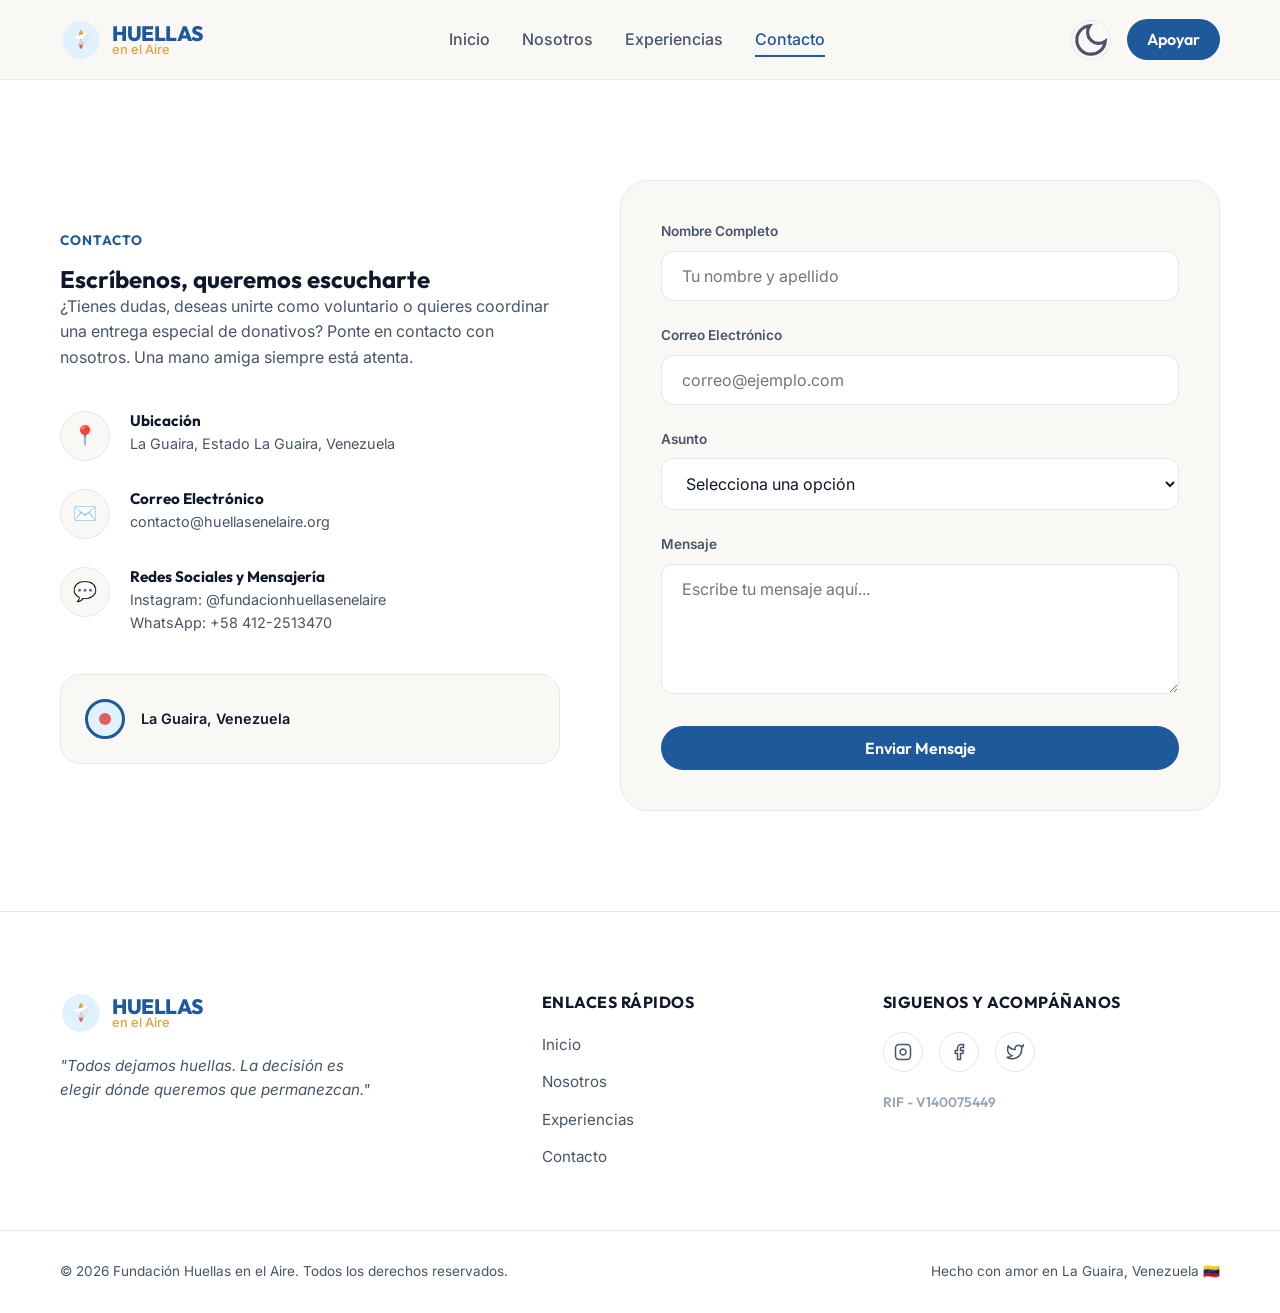
==== contacto.html @ d6e454d5 "Reestructuracion multipagina y adicion de galeria de Experiencias" ====
<!DOCTYPE html>
<html lang="es" data-theme="light">
<head>
  <meta charset="UTF-8">
  <meta name="viewport" content="width=device-width, initial-scale=1.0">
  <title>Contacto | Fundación Huellas en el Aire</title>
  
  <!-- Google Fonts -->
  <link rel="preconnect" href="https://fonts.googleapis.com">
  <link rel="preconnect" href="https://fonts.gstatic.com" crossorigin>
  <link href="https://fonts.googleapis.com/css2?family=Inter:wght@300;400;500;600&family=Outfit:wght@300;400;500;600;700;800&display=swap" rel="stylesheet">
  
  <!-- Estilos del Proyecto -->
  <link rel="stylesheet" href="index.css">
  
  <!-- Script de Inicialización de Tema -->
  <meta name="color-scheme" content="light dark">
  <script>
    (function() {
      const savedTheme = localStorage.getItem("theme");
      const systemPrefersDark = window.matchMedia("(prefers-color-scheme: dark)").matches;
      const theme = savedTheme || (systemPrefersDark ? "dark" : "light");
      document.documentElement.setAttribute("data-theme", theme);
    })();
  </script>
  
  <script src="index.js" defer></script>
</head>
<body>

  <!-- Barra de Navegación -->
  <header class="header">
    <div class="container header-container">
      <a href="index.html" class="logo-wrapper" aria-label="Volver al Inicio">
        <img src="logo.png" alt="Logo" class="logo-img" onerror="this.style.display='none'; this.nextElementSibling.style.display='flex';">
        <div class="logo-svg-fallback">
          <svg class="logo-svg-icon" viewBox="0 0 100 100" fill="none" xmlns="http://www.w3.org/2000/svg">
            <circle cx="50" cy="50" r="45" fill="var(--color-sky-light)" />
            <path d="M50 25 C50 25, 62 38, 50 52 C38 38, 50 25, 50 25 Z" fill="var(--color-accent-amber)" />
            <path d="M50 52 C50 52, 60 62, 50 72 C40 62, 50 52, 50 52 Z" fill="var(--color-accent-coral)" />
            <path d="M25 45 L75 30 L60 60 L50 48 L25 45 Z" fill="var(--color-text-primary)" opacity="0.15" />
            <path d="M25 45 L75 30 L50 48 L25 45 Z" fill="white" />
            <path d="M75 30 L60 60 L50 48 L75 30 Z" fill="#E2E8F0" />
            <path d="M50 48 L42 62 L60 60 L50 48 Z" fill="#CBD5E1" />
          </svg>
          <div class="logo-text">
            <span class="logo-title">HUELLAS</span>
            <span class="logo-subtitle">en el Aire</span>
          </div>
        </div>
      </a>

      <nav class="nav-desktop" aria-label="Navegación principal">
        <ul class="nav-list">
          <li><a href="index.html" class="nav-link">Inicio</a></li>
          <li><a href="nosotros.html" class="nav-link">Nosotros</a></li>
          <li><a href="experiencias.html" class="nav-link">Experiencias</a></li>
          <li><a href="contacto.html" class="nav-link active">Contacto</a></li>
        </ul>
      </nav>

      <div class="nav-actions">
        <button id="theme-toggle" class="theme-toggle-btn" aria-label="Cambiar tema">
          <svg class="sun-icon" viewBox="0 0 24 24" fill="none" stroke="currentColor" stroke-width="2">
            <circle cx="12" cy="12" r="5"></circle>
            <line x1="12" y1="1" x2="12" y2="3"></line>
            <line x1="12" y1="21" x2="12" y2="23"></line>
            <line x1="4.22" y1="4.22" x2="5.64" y2="5.64"></line>
            <line x1="18.36" y1="18.36" x2="19.78" y2="19.78"></line>
            <line x1="1" y1="12" x2="3" y2="12"></line>
            <line x1="21" y1="12" x2="23" y2="12"></line>
            <line x1="4.22" y1="19.78" x2="5.64" y2="18.36"></line>
            <line x1="18.36" y1="5.64" x2="19.78" y2="4.22"></line>
          </svg>
          <svg class="moon-icon" viewBox="0 0 24 24" fill="none" stroke="currentColor" stroke-width="2">
            <path d="M21 12.79A9 9 0 1 1 11.21 3 7 7 0 0 0 21 12.79z"></path>
          </svg>
        </button>
        <a href="experiencias.html#donar" class="btn btn-primary btn-cta-nav">Apoyar</a>
        <button id="menu-toggle" class="menu-toggle-btn" aria-expanded="false" aria-controls="mobile-menu" aria-label="Abrir menú">
          <span class="hamburger-bar"></span>
          <span class="hamburger-bar"></span>
          <span class="hamburger-bar"></span>
        </button>
      </div>
    </div>
  </header>

  <!-- Menú Móvil -->
  <div id="mobile-menu" class="mobile-menu-drawer" aria-hidden="true">
    <div class="mobile-menu-content">
      <nav aria-label="Navegación móvil">
        <ul class="mobile-nav-list">
          <li><a href="index.html" class="mobile-nav-link">Inicio</a></li>
          <li><a href="nosotros.html" class="mobile-nav-link">Nosotros</a></li>
          <li><a href="experiencias.html" class="mobile-nav-link">Experiencias</a></li>
          <li><a href="contacto.html" class="mobile-nav-link">Contacto</a></li>
        </ul>
      </nav>
      <div class="mobile-menu-footer">
        <a href="experiencias.html#donar" class="btn btn-primary btn-full">Donar Ahora</a>
      </div>
    </div>
  </div>

  <main style="padding-top: var(--header-height);">
    <!-- Sección Contacto -->
    <section class="section section-contacto">
      <div class="container">
        <div class="contacto-grid">
          
          <!-- Información y Redes -->
          <div class="contacto-info scroll-reveal">
            <span class="section-tag">Contacto</span>
            <h1>Escríbenos, queremos escucharte</h1>
            <p>
              ¿Tienes dudas, deseas unirte como voluntario o quieres coordinar una entrega especial de donativos? Ponte en contacto con nosotros. Una mano amiga siempre está atenta.
            </p>

            <div class="contact-details">
              <div class="contact-detail-row">
                <div class="contact-icon-bubble">📍</div>
                <div>
                  <h4>Ubicación</h4>
                  <p>La Guaira, Estado La Guaira, Venezuela</p>
                </div>
              </div>
              
              <div class="contact-detail-row">
                <div class="contact-icon-bubble">✉️</div>
                <div>
                  <h4>Correo Electrónico</h4>
                  <p>contacto@huellasenelaire.org</p>
                </div>
              </div>

              <div class="contact-detail-row">
                <div class="contact-icon-bubble">💬</div>
                <div>
                  <h4>Redes Sociales y Mensajería</h4>
                  <p>Instagram: @fundacionhuellasenelaire</p>
                  <p>WhatsApp: +58 412-2513470</p>
                </div>
              </div>
            </div>
            
            <div class="contact-map-sim">
              <div class="map-circle"></div>
              <span>La Guaira, Venezuela</span>
            </div>
          </div>

          <!-- Formulario de Contacto (Conexión a FormSubmit para envío real) -->
          <div class="contacto-form-wrapper scroll-reveal">
            <!-- NOTA: Cambia jirmarjose@gmail.com al correo que prefieras en producción -->
            <form id="contact-form" action="https://formsubmit.co/jirmarjose@gmail.com" method="POST" class="contact-form" novalidate>
              
              <!-- Configuraciones opcionales para FormSubmit -->
              <input type="hidden" name="_next" value="https://jirmarp.github.io/Fundacion_huellas_en_el_aire/contacto.html">
              <input type="hidden" name="_subject" value="Nuevo mensaje desde la Web de Huellas en el Aire!">
              <input type="hidden" name="_captcha" value="false">

              <div class="form-group">
                <label for="form-name">Nombre Completo</label>
                <input type="text" id="form-name" name="name" class="form-input" required placeholder="Tu nombre y apellido">
                <span class="form-error">Por favor, ingresa tu nombre.</span>
              </div>

              <div class="form-group">
                <label for="form-email">Correo Electrónico</label>
                <input type="email" id="form-email" name="email" class="form-input" required placeholder="correo@ejemplo.com">
                <span class="form-error">Por favor, ingresa un correo electrónico válido.</span>
              </div>

              <div class="form-group">
                <label for="form-subject">Asunto</label>
                <select id="form-subject" name="subject" class="form-input" required>
                  <option value="" disabled selected>Selecciona una opción</option>
                  <option value="Coordinar donación">Quiero coordinar una donación</option>
                  <option value="Deseo ser voluntario">Deseo ser voluntario</option>
                  <option value="Información general">Solicitud de información general</option>
                  <option value="Otro asunto">Otro asunto</option>
                </select>
                <span class="form-error">Por favor, selecciona un asunto.</span>
              </div>

              <div class="form-group">
                <label for="form-message">Mensaje</label>
                <textarea id="form-message" name="message" class="form-input form-textarea" required placeholder="Escribe tu mensaje aquí..." rows="5"></textarea>
                <span class="form-error">Por favor, escribe un mensaje.</span>
              </div>

              <button type="submit" class="btn btn-primary btn-full btn-submit">
                <span class="btn-text">Enviar Mensaje</span>
                <span class="spinner" style="display: none;"></span>
              </button>
            </form>
            
            <!-- Mensaje de éxito post envío -->
            <div id="contact-success" class="contact-success-state" style="display: none;">
              <div class="success-icon">✉️✨</div>
              <h3>¡Mensaje enviado con éxito!</h3>
              <p>Gracias por dejar tu huella. Tu mensaje ha sido redirigido a nuestra bandeja. Te responderemos lo más pronto posible.</p>
              <button id="btn-reset-form" class="btn btn-secondary">Enviar otro mensaje</button>
            </div>
          </div>

        </div>
      </div>
    </section>
  </main>

  <!-- Pie de Página -->
  <footer class="footer">
    <div class="container footer-container">
      <div class="footer-brand">
        <div class="logo-svg-fallback">
          <svg class="logo-svg-icon" viewBox="0 0 100 100" fill="none" xmlns="http://www.w3.org/2000/svg">
            <circle cx="50" cy="50" r="45" fill="var(--color-sky-light)" />
            <path d="M50 25 C50 25, 62 38, 50 52 C38 38, 50 25, 50 25 Z" fill="var(--color-accent-amber)" />
            <path d="M50 52 C50 52, 60 62, 50 72 C40 62, 50 52, 50 52 Z" fill="var(--color-accent-coral)" />
            <path d="M25 45 L75 30 L60 60 L50 48 L25 45 Z" fill="var(--color-text-primary)" opacity="0.15" />
            <path d="M25 45 L75 30 L50 48 L25 45 Z" fill="white" />
            <path d="M75 30 L60 60 L50 48 L75 30 Z" fill="#E2E8F0" />
            <path d="M50 48 L42 62 L60 60 L50 48 Z" fill="#CBD5E1" />
          </svg>
          <div class="logo-text">
            <span class="logo-title">HUELLAS</span>
            <span class="logo-subtitle">en el Aire</span>
          </div>
        </div>
        <p class="footer-motto">
          "Todos dejamos huellas. La decisión es elegir dónde queremos que permanezcan."
        </p>
      </div>

      <div class="footer-links">
        <h4>Enlaces Rápidos</h4>
        <ul>
          <li><a href="index.html">Inicio</a></li>
          <li><a href="nosotros.html">Nosotros</a></li>
          <li><a href="experiencias.html">Experiencias</a></li>
          <li><a href="contacto.html">Contacto</a></li>
        </ul>
      </div>

      <div class="footer-social">
        <h4>Siguenos y Acompáñanos</h4>
        <div class="social-icons">
          <a href="https://instagram.com" target="_blank" rel="noopener noreferrer" aria-label="Instagram" class="social-icon-link">
            <svg viewBox="0 0 24 24" fill="none" stroke="currentColor" stroke-width="2">
              <rect x="2" y="2" width="20" height="20" rx="5" ry="5"></rect>
              <path d="M16 11.37A4 4 0 1 1 12.63 8 4 4 0 0 1 16 11.37z"></path>
              <line x1="17.5" y1="6.5" x2="17.51" y2="6.5"></line>
            </svg>
          </a>
          <a href="https://facebook.com" target="_blank" rel="noopener noreferrer" aria-label="Facebook" class="social-icon-link">
            <svg viewBox="0 0 24 24" fill="none" stroke="currentColor" stroke-width="2">
              <path d="M18 2h-3a5 5 0 0 0-5 5v3H7v4h3v8h4v-8h3l1-4h-4V7a1 1 0 0 1 1-1h3z"></path>
            </svg>
          </a>
          <a href="https://twitter.com" target="_blank" rel="noopener noreferrer" aria-label="Twitter/X" class="social-icon-link">
            <svg viewBox="0 0 24 24" fill="none" stroke="currentColor" stroke-width="2">
              <path d="M23 3a10.9 10.9 0 0 1-3.14 1.53 4.48 4.48 0 0 0-7.86 3v1A10.66 10.66 0 0 1 3 4s-4 9 5 13a11.64 11.64 0 0 1-7 2c9 5 20 0 20-11.5a4.5 4.5 0 0 0-.08-.83A7.72 7.72 0 0 0 23 3z"></path>
            </svg>
          </a>
        </div>
        <p class="rif-footer">RIF - V140075449</p>
      </div>
    </div>
    
    <div class="footer-bottom">
      <div class="container footer-bottom-container">
        <p>&copy; 2026 Fundación Huellas en el Aire. Todos los derechos reservados.</p>
        <p>Hecho con amor en La Guaira, Venezuela 🇻🇪</p>
      </div>
    </div>
  </footer>

</body>
</html>
---- index.css ----
/* ==========================================================================
   FUNDACIÓN HUELLAS EN EL AIRE - HOJA DE ESTILOS PRINCIPAL
   ========================================================================== */

/* 1. CONFIGURACIÓN E IMPORTACIONES
   ========================================================================== */
:root {
  /* Fuentes */
  --font-heading: 'Outfit', -apple-system, BlinkMacSystemFont, "Segoe UI", Roboto, Helvetica, Arial, sans-serif;
  --font-body: 'Inter', -apple-system, BlinkMacSystemFont, "Segoe UI", Roboto, Helvetica, Arial, sans-serif;

  /* Tema Claro (Por Defecto) */
  --color-bg-primary: #FAF8F5; /* Crema suave del logo original */
  --color-bg-secondary: #FFFFFF;
  --color-bg-tertiary: #F1ECE4;
  --color-text-primary: #0F172A; /* Slate 900 */
  --color-text-secondary: #475569; /* Slate 600 */
  --color-text-muted: #94A3B8;
  
  /* Colores de Identidad (Inspirados en el logotipo) */
  --color-primary: #1D599B; /* Azul institucional */
  --color-primary-hover: #16467A;
  --color-primary-rgb: 29, 89, 155;
  --color-sky-light: #E0F2FE; /* Fondo del círculo de niños */
  --color-accent-amber: #E2A03F; /* Dorado/Marrón cálido del corazón */
  --color-accent-coral: #E15E5E; /* Coral de la niña */
  --color-accent-green: #22C55E; /* Verde del texto */

  /* Componentes */
  --header-bg: rgba(250, 248, 245, 0.85);
  --header-border: rgba(15, 23, 42, 0.06);
  --card-bg: #FFFFFF;
  --card-shadow: 0 10px 30px -10px rgba(0, 0, 0, 0.05), 0 1px 3px rgba(0, 0, 0, 0.02);
  --card-hover-shadow: 0 20px 40px -15px rgba(29, 89, 155, 0.12);
  --border-color: #E2E8F0;
  --input-bg: #FFFFFF;
  --input-focus-border: var(--color-primary);
  
  /* Animaciones y Transiciones */
  --transition-fast: 0.2s cubic-bezier(0.4, 0, 0.2, 1);
  --transition-normal: 0.3s cubic-bezier(0.4, 0, 0.2, 1);
  --transition-slow: 0.6s cubic-bezier(0.4, 0, 0.2, 1);
  
  /* Márgenes y Medidas */
  --header-height: 80px;
  --container-max-width: 1200px;
}

/* Variables de Modo Oscuro */
[data-theme="dark"] {
  --color-bg-primary: #0B0F19; /* Gris oscuro profundo */
  --color-bg-secondary: #121B2E;
  --color-bg-tertiary: #1A2436;
  --color-text-primary: #F8FAFC;
  --color-text-secondary: #94A3B8;
  --color-text-muted: #64748B;
  
  --color-primary: #3B82F6; /* Azul más luminoso */
  --color-primary-hover: #60A5FA;
  --color-primary-rgb: 59, 130, 246;
  --color-sky-light: #1E293B;
  --color-accent-amber: #FBBF24;
  --color-accent-coral: #F87171;
  --color-accent-green: #4ADE80;

  --header-bg: rgba(11, 15, 25, 0.85);
  --header-border: rgba(255, 255, 255, 0.05);
  --card-bg: #121B2E;
  --card-shadow: 0 10px 30px -10px rgba(0, 0, 0, 0.3);
  --card-hover-shadow: 0 20px 40px -15px rgba(59, 130, 246, 0.2);
  --border-color: #1E293B;
  --input-bg: #1A2436;
  --input-focus-border: var(--color-primary);
}

/* 2. RESET Y ESTILOS BASE
   ========================================================================== */
*, *::before, *::after {
  box-sizing: border-box;
  margin: 0;
  padding: 0;
}

html {
  scroll-behavior: smooth;
  scroll-padding-top: var(--header-height);
  font-size: 16px;
  -webkit-text-size-adjust: 100%;
  scrollbar-width: thin;
  scrollbar-color: var(--color-text-muted) var(--color-bg-tertiary);
}

body {
  font-family: var(--font-body);
  background-color: var(--color-bg-primary);
  color: var(--color-text-primary);
  line-height: 1.6;
  overflow-x: hidden;
  transition: background-color var(--transition-normal), color var(--transition-normal);
}

img, svg {
  display: block;
  max-width: 100%;
  height: auto;
}

a {
  color: inherit;
  text-decoration: none;
  transition: color var(--transition-fast);
}

button, input, select, textarea {
  font-family: inherit;
  font-size: inherit;
  color: inherit;
  background: none;
  border: none;
  outline: none;
}

button {
  cursor: pointer;
}

/* Tipografía */
h1, h2, h3, h4, h5, h6 {
  font-family: var(--font-heading);
  font-weight: 700;
  line-height: 1.25;
  color: var(--color-text-primary);
}

/* Utilidades de Diseño */
.container {
  width: 100%;
  max-width: var(--container-max-width);
  margin-left: auto;
  margin-right: auto;
  padding-left: 20px;
  padding-right: 20px;
}

.text-balance {
  text-wrap: balance;
}

.text-gradient {
  background: linear-gradient(135deg, var(--color-primary), var(--color-accent-amber));
  -webkit-background-clip: text;
  -webkit-text-fill-color: transparent;
  background-clip: text;
}

.section {
  padding: 100px 0;
}

@media (max-width: 768px) {
  .section {
    padding: 60px 0;
  }
}

/* Scrollbar Personalizado */

::-webkit-scrollbar {
  width: 8px;
  height: 8px;
}

::-webkit-scrollbar-track {
  background: var(--color-bg-primary);
}

::-webkit-scrollbar-thumb {
  background: var(--color-text-muted);
  border-radius: 4px;
}

::-webkit-scrollbar-thumb:hover {
  background: var(--color-text-secondary);
}

/* 3. BOTONES
   ========================================================================== */
.btn {
  display: inline-flex;
  align-items: center;
  justify-content: center;
  padding: 12px 28px;
  font-family: var(--font-heading);
  font-weight: 600;
  border-radius: 9999px;
  transition: background-color var(--transition-fast), transform var(--transition-fast), box-shadow var(--transition-fast);
}

.btn-primary {
  background-color: var(--color-primary);
  color: #FFFFFF;
}

.btn-primary:hover {
  background-color: var(--color-primary-hover);
  box-shadow: 0 8px 20px rgba(var(--color-primary-rgb), 0.25);
  transform: translateY(-2px);
}

.btn-primary:active {
  transform: translateY(0);
}

.btn-secondary {
  background-color: var(--color-sky-light);
  color: var(--color-primary);
  border: 1px solid rgba(var(--color-primary-rgb), 0.1);
}

.btn-secondary:hover {
  background-color: rgba(var(--color-primary-rgb), 0.08);
  transform: translateY(-2px);
}

.btn-secondary:active {
  transform: translateY(0);
}

.btn-large {
  padding: 16px 36px;
  font-size: 1.1rem;
}

.btn-full {
  width: 100%;
}

/* 4. CABECERA Y NAVEGACIÓN
   ========================================================================== */
.header {
  position: fixed;
  top: 0;
  left: 0;
  width: 100%;
  height: var(--header-height);
  background-color: var(--header-bg);
  border-bottom: 1px solid var(--header-border);
  backdrop-filter: blur(12px);
  -webkit-backdrop-filter: blur(12px);
  z-index: 100;
  transition: background-color var(--transition-normal), border-color var(--transition-normal);
}

.header-container {
  display: flex;
  align-items: center;
  justify-content: space-between;
  height: 100%;
}

/* Logotipo */
.logo-wrapper {
  display: flex;
  align-items: center;
  gap: 12px;
}

.logo-img {
  height: 50px;
  width: auto;
}

.logo-svg-fallback {
  display: flex;
  align-items: center;
  gap: 10px;
}

.logo-svg-icon {
  width: 42px;
  height: 42px;
}

.logo-text {
  display: flex;
  flex-direction: column;
}

.logo-title {
  font-family: var(--font-heading);
  font-weight: 800;
  font-size: 1.3rem;
  line-height: 1;
  letter-spacing: -0.5px;
  color: var(--color-primary);
}

.logo-subtitle {
  font-size: 0.8rem;
  font-weight: 500;
  line-height: 1;
  color: var(--color-accent-amber);
}

/* Enlaces Escritorio */
.nav-desktop {
  display: block;
}

@media (max-width: 992px) {
  .nav-desktop {
    display: none;
  }
}

.nav-list {
  display: flex;
  list-style: none;
  gap: 32px;
}

.nav-link {
  font-weight: 500;
  color: var(--color-text-secondary);
  position: relative;
  padding: 8px 0;
}

.nav-link:hover, .nav-link.active {
  color: var(--color-primary);
}

.nav-link::after {
  content: '';
  position: absolute;
  bottom: 0;
  left: 0;
  width: 100%;
  height: 2px;
  background-color: var(--color-primary);
  transform: scaleX(0);
  transform-origin: right;
  transition: transform var(--transition-fast);
}

.nav-link:hover::after, .nav-link.active::after {
  transform: scaleX(1);
  transform-origin: left;
}

/* Acciones */
.nav-actions {
  display: flex;
  align-items: center;
  gap: 16px;
}

.btn-cta-nav {
  padding: 8px 20px;
}

@media (max-width: 992px) {
  .btn-cta-nav {
    display: none;
  }
}

/* Botón Cambiador de Tema */
.theme-toggle-btn {
  width: 40px;
  height: 40px;
  border-radius: 50%;
  display: flex;
  align-items: center;
  justify-content: center;
  color: var(--color-text-secondary);
  border: 1px solid var(--border-color);
  transition: background-color var(--transition-fast), color var(--transition-fast);
}

.theme-toggle-btn:hover {
  background-color: var(--color-sky-light);
  color: var(--color-primary);
}

.sun-icon {
  display: none;
}

.moon-icon {
  display: block;
}

[data-theme="dark"] .sun-icon {
  display: block;
}

[data-theme="dark"] .moon-icon {
  display: none;
}

/* Botón Hamburguesa */
.menu-toggle-btn {
  display: none;
  flex-direction: column;
  justify-content: space-between;
  width: 30px;
  height: 20px;
  z-index: 102;
}

@media (max-width: 992px) {
  .menu-toggle-btn {
    display: flex;
  }
}

.hamburger-bar {
  display: block;
  width: 100%;
  height: 3px;
  background-color: var(--color-text-primary);
  border-radius: 9px;
  transition: transform var(--transition-normal), opacity var(--transition-normal);
}

.menu-toggle-btn[aria-expanded="true"] .hamburger-bar:nth-child(1) {
  transform: translateY(8px) rotate(45deg);
}

.menu-toggle-btn[aria-expanded="true"] .hamburger-bar:nth-child(2) {
  opacity: 0;
}

.menu-toggle-btn[aria-expanded="true"] .hamburger-bar:nth-child(3) {
  transform: translateY(-9px) rotate(-45deg);
}

/* Menú Móvil (Drawer) */
.mobile-menu-drawer {
  position: fixed;
  top: 0;
  right: 0;
  width: 100%;
  height: 100vh;
  background-color: var(--color-bg-primary);
  z-index: 99;
  transform: translateX(100%);
  transition: transform var(--transition-normal);
  padding-top: calc(var(--header-height) + 20px);
}

.mobile-menu-drawer.open {
  transform: translateX(0);
}

.mobile-menu-content {
  display: flex;
  flex-direction: column;
  justify-content: space-between;
  height: calc(100% - var(--header-height));
  padding: 40px;
}

.mobile-nav-list {
  display: flex;
  flex-direction: column;
  list-style: none;
  gap: 24px;
}

.mobile-nav-link {
  font-family: var(--font-heading);
  font-size: 1.8rem;
  font-weight: 700;
  color: var(--color-text-primary);
}

.mobile-nav-link:hover {
  color: var(--color-primary);
}

.mobile-menu-footer {
  margin-top: auto;
}

/* 5. SECCIÓN INICIO (HERO)
   ========================================================================== */
.hero-section {
  min-height: 100vh;
  display: flex;
  align-items: center;
  position: relative;
  overflow: hidden;
  padding-top: calc(var(--header-height) + 40px);
  padding-bottom: 80px;
}

.hero-shapes .shape {
  position: absolute;
  border-radius: 50%;
  filter: blur(100px);
  z-index: 0;
  opacity: 0.15;
}

[data-theme="dark"] .hero-shapes .shape {
  opacity: 0.08;
}

.shape-1 {
  width: 400px;
  height: 400px;
  background-color: var(--color-primary);
  top: -100px;
  right: -100px;
}

.shape-2 {
  width: 350px;
  height: 350px;
  background-color: var(--color-accent-amber);
  bottom: -50px;
  left: -50px;
}

/* Animación de Aviones Flotantes */
.floating-planes {
  position: absolute;
  width: 100%;
  height: 100%;
  top: 0;
  left: 0;
  pointer-events: none;
  z-index: 1;
}

.floating-plane {
  position: absolute;
  color: var(--color-primary);
  opacity: 0.15;
}

[data-theme="dark"] .floating-plane {
  opacity: 0.25;
}

.plane-1 {
  top: 20%;
  left: 10%;
  width: 40px;
  height: 40px;
  animation: float-plane-1 15s linear infinite;
}

.plane-2 {
  bottom: 30%;
  right: 15%;
  width: 30px;
  height: 30px;
  animation: float-plane-2 18s linear infinite;
}

@keyframes float-plane-1 {
  0% { transform: translate(0, 0) rotate(15deg); }
  50% { transform: translate(100px, -50px) rotate(20deg); }
  100% { transform: translate(0, 0) rotate(15deg); }
}

@keyframes float-plane-2 {
  0% { transform: translate(0, 0) rotate(-10deg); }
  50% { transform: translate(-80px, 40px) rotate(-5deg); }
  100% { transform: translate(0, 0) rotate(-10deg); }
}

.hero-container {
  display: grid;
  grid-template-columns: 1.2fr 1fr;
  align-items: center;
  gap: 60px;
  z-index: 2;
}

@media (max-width: 992px) {
  .hero-container {
    grid-template-columns: 1fr;
    text-align: center;
    gap: 40px;
  }
}

.badge-venezuela {
  display: inline-flex;
  align-items: center;
  gap: 8px;
  background-color: var(--color-sky-light);
  padding: 6px 16px;
  border-radius: 9999px;
  font-size: 0.85rem;
  font-weight: 600;
  margin-bottom: 24px;
}

@media (max-width: 992px) {
  .badge-venezuela {
    margin-left: auto;
    margin-right: auto;
  }
}

/* Bandera venezolana en miniatura */
.flag-stripe {
  width: 8px;
  height: 12px;
  display: inline-block;
  border-radius: 1px;
}

.flag-stripe.yellow { background-color: #F8E71C; }
.flag-stripe.blue { background-color: #002366; }
.flag-stripe.red { background-color: #DA291C; }

.hero-title {
  font-size: 3.5rem;
  font-weight: 800;
  letter-spacing: -1px;
  margin-bottom: 20px;
}

@media (max-width: 576px) {
  .hero-title {
    font-size: 2.5rem;
  }
}

.hero-subtitle {
  font-family: var(--font-heading);
  font-size: 1.3rem;
  font-weight: 500;
  color: var(--color-accent-amber);
  margin-bottom: 20px;
}

.hero-text {
  font-size: 1.1rem;
  color: var(--color-text-secondary);
  margin-bottom: 40px;
}

.hero-actions {
  display: flex;
  gap: 16px;
}

@media (max-width: 992px) {
  .hero-actions {
    justify-content: center;
  }
}

@media (max-width: 480px) {
  .hero-actions {
    flex-direction: column;
  }
}

/* Ilustración de Hero */
.hero-illustration-wrapper {
  display: flex;
  justify-content: center;
  align-items: center;
  position: relative;
}

.hero-card-illustration {
  position: relative;
  width: 100%;
  max-width: 400px;
  aspect-ratio: 1;
  display: flex;
  align-items: center;
  justify-content: center;
}

.circle-bg {
  position: absolute;
  width: 80%;
  height: 80%;
  border-radius: 50%;
  background-color: var(--color-sky-light);
  z-index: 0;
  animation: pulse-slow 8s ease-in-out infinite;
}

@keyframes pulse-slow {
  0%, 100% { transform: scale(1); }
  50% { transform: scale(1.05); }
}

.paper-plane-main {
  width: 45%;
  height: 45%;
  position: relative;
  z-index: 2;
  transform-style: preserve-3d;
  animation: flying-plane 6s ease-in-out infinite;
}

@keyframes flying-plane {
  0%, 100% { transform: translateY(0) rotate(0deg); }
  50% { transform: translateY(-20px) rotate(5deg); }
}

.floating-heart, .floating-heart-yellow, .floating-heart-blue {
  position: absolute;
  font-size: 1.5rem;
  animation: float-heart 4s ease-in-out infinite;
}

.floating-heart {
  top: 15%;
  left: 20%;
  animation-delay: 0s;
}

.floating-heart-yellow {
  bottom: 20%;
  left: 15%;
  animation-delay: 1.5s;
}

.floating-heart-blue {
  top: 30%;
  right: 15%;
  animation-delay: 0.7s;
}

@keyframes float-heart {
  0%, 100% { transform: translateY(0) scale(1); opacity: 0.8; }
  50% { transform: translateY(-15px) scale(1.2); opacity: 1; }
}

/* Tarjetas flotantes de personajes */
.character-card {
  position: absolute;
  background-color: var(--card-bg);
  box-shadow: var(--card-shadow);
  border: 1px solid var(--border-color);
  padding: 12px 20px;
  border-radius: 16px;
  display: flex;
  align-items: center;
  gap: 12px;
  z-index: 3;
  width: max-content;
}

.char-kids {
  top: 10%;
  right: -5%;
  animation: float-card-kids 5s ease-in-out infinite;
}

.char-grandma {
  bottom: 10%;
  right: -2%;
  animation: float-card-grandma 6s ease-in-out infinite;
  animation-delay: 1s;
}

@keyframes float-card-kids {
  0%, 100% { transform: translate(0, 0); }
  50% { transform: translate(-10px, -8px); }
}

@keyframes float-card-grandma {
  0%, 100% { transform: translate(0, 0); }
  50% { transform: translate(8px, -10px); }
}

.char-icon {
  font-size: 1.5rem;
}

.char-info h4 {
  font-size: 0.95rem;
  font-weight: 700;
}

.char-info p {
  font-size: 0.75rem;
  color: var(--color-text-secondary);
}

/* 6. SECCIÓN NOSOTROS
   ========================================================================== */
.section-nosotros {
  background-color: var(--color-bg-secondary);
}

.section-header {
  text-align: center;
  max-width: 700px;
  margin-left: auto;
  margin-right: auto;
  margin-bottom: 60px;
}

.section-tag {
  display: inline-block;
  font-family: var(--font-heading);
  font-weight: 700;
  text-transform: uppercase;
  letter-spacing: 1px;
  font-size: 0.85rem;
  color: var(--color-primary);
  margin-bottom: 12px;
}

.section-title {
  font-size: 2.6rem;
  font-weight: 800;
  margin-bottom: 16px;
}

.rif-badge {
  display: inline-block;
  border: 1px dashed var(--color-accent-amber);
  color: var(--color-accent-amber);
  font-family: var(--font-heading);
  font-weight: 600;
  padding: 4px 14px;
  border-radius: 4px;
  font-size: 0.85rem;
  margin-bottom: 20px;
}

.section-description {
  color: var(--color-text-secondary);
  font-size: 1.1rem;
}

/* Grid de Pilares */
.pillars-grid {
  display: grid;
  grid-template-columns: repeat(3, 1fr);
  gap: 30px;
  margin-bottom: 80px;
}

@media (max-width: 992px) {
  .pillars-grid {
    grid-template-columns: 1fr;
  }
}

.pillar-card {
  background-color: var(--color-bg-primary);
  border: 1px solid var(--border-color);
  padding: 40px 30px;
  border-radius: 24px;
  transition: transform var(--transition-normal), box-shadow var(--transition-normal);
}

.pillar-card:hover {
  transform: translateY(-8px);
  box-shadow: var(--card-hover-shadow);
  border-color: rgba(var(--color-primary-rgb), 0.15);
}

.pillar-icon-wrapper {
  width: 60px;
  height: 60px;
  border-radius: 18px;
  display: flex;
  align-items: center;
  justify-content: center;
  margin-bottom: 24px;
}

.pillar-icon-wrapper.blue-bg { background-color: var(--color-sky-light); color: var(--color-primary); }
.pillar-icon-wrapper.amber-bg { background-color: #FEF3C7; color: #D97706; }
.pillar-icon-wrapper.coral-bg { background-color: #FEE2E2; color: var(--color-accent-coral); }

.pillar-icon {
  width: 28px;
  height: 28px;
}

.pillar-card h3 {
  font-size: 1.4rem;
  margin-bottom: 16px;
}

.pillar-card p {
  color: var(--color-text-secondary);
  font-size: 0.95rem;
}

/* Bloque Histórico */
.history-block {
  display: grid;
  grid-template-columns: 1.1fr 1fr;
  gap: 60px;
  background-color: var(--color-bg-primary);
  border: 1px solid var(--border-color);
  border-radius: 32px;
  padding: 50px;
  align-items: center;
}

@media (max-width: 992px) {
  .history-block {
    grid-template-columns: 1fr;
    padding: 30px;
    gap: 40px;
  }
}

.history-content h3 {
  font-size: 2rem;
  margin-bottom: 20px;
}

.history-content p {
  color: var(--color-text-secondary);
  margin-bottom: 16px;
}

/* Línea de tiempo visual */
.timeline-visual {
  position: relative;
  padding-left: 32px;
}

.timeline-line {
  position: absolute;
  top: 0;
  left: 12px;
  width: 2px;
  height: 100%;
  background-color: var(--border-color);
}

.timeline-item {
  position: relative;
  margin-bottom: 30px;
}

.timeline-item:last-child {
  margin-bottom: 0;
}

.timeline-dot {
  position: absolute;
  top: 6px;
  left: -25px;
  width: 12px;
  height: 12px;
  border-radius: 50%;
  background-color: var(--color-primary);
  border: 3px solid var(--color-bg-primary);
  box-shadow: 0 0 0 4px rgba(var(--color-primary-rgb), 0.15);
}

.timeline-date {
  font-family: var(--font-heading);
  font-weight: 800;
  font-size: 1.1rem;
  color: var(--color-primary);
  margin-bottom: 4px;
}

.timeline-desc strong {
  font-weight: 600;
  font-size: 0.95rem;
}

.timeline-desc p {
  font-size: 0.85rem;
  color: var(--color-text-secondary);
}

/* 7. SECCIÓN DONACIONES
   ========================================================================== */
.section-donaciones {
  background-color: var(--color-bg-primary);
}

.donations-grid {
  display: grid;
  grid-template-columns: 1fr 1fr;
  gap: 40px;
  align-items: start;
}

@media (max-width: 992px) {
  .donations-grid {
    grid-template-columns: 1fr;
  }
}

.donation-card, .bank-card {
  background-color: var(--card-bg);
  border: 1px solid var(--border-color);
  box-shadow: var(--card-shadow);
  border-radius: 32px;
  padding: 50px;
  height: 100%;
}

@media (max-width: 576px) {
  .donation-card, .bank-card {
    padding: 30px 20px;
  }
}

.donation-card h2, .bank-card h3 {
  font-size: 2.2rem;
  margin-bottom: 16px;
}

.donation-card-intro, .bank-card-desc {
  color: var(--color-text-secondary);
  margin-bottom: 30px;
}

/* Selector de donación */
.donation-selector {
  display: grid;
  grid-template-columns: repeat(4, 1fr);
  gap: 12px;
  margin-bottom: 24px;
}

@media (max-width: 480px) {
  .donation-selector {
    grid-template-columns: 1fr 1fr;
  }
}

.donation-btn {
  background-color: var(--color-bg-primary);
  border: 1px solid var(--border-color);
  padding: 14px 8px;
  border-radius: 16px;
  font-family: var(--font-heading);
  font-weight: 700;
  font-size: 1.1rem;
  color: var(--color-text-primary);
  transition: all var(--transition-fast);
}

.donation-btn:hover {
  border-color: var(--color-primary);
  color: var(--color-primary);
}

.donation-btn.active {
  background-color: var(--color-primary);
  border-color: var(--color-primary);
  color: #FFFFFF;
}

/* Caja de Impacto */
.impact-box {
  background-color: var(--color-sky-light);
  border-radius: 20px;
  padding: 24px;
  margin-bottom: 30px;
  display: flex;
  gap: 16px;
  align-items: flex-start;
  border: 1px dashed rgba(var(--color-primary-rgb), 0.15);
}

.impact-icon {
  font-size: 1.5rem;
  line-height: 1;
}

.impact-text {
  font-size: 0.95rem;
  color: var(--color-primary);
  font-weight: 500;
}

[data-theme="dark"] .impact-text {
  color: var(--color-text-primary);
}

/* Input Personalizado */
.custom-amount-input-wrapper {
  margin-bottom: 30px;
}

.custom-amount-input-wrapper label {
  display: block;
  font-size: 0.85rem;
  font-weight: 600;
  margin-bottom: 8px;
  color: var(--color-text-secondary);
}

.input-currency-wrapper {
  position: relative;
  display: flex;
  align-items: center;
}

.currency-symbol {
  position: absolute;
  left: 20px;
  font-family: var(--font-heading);
  font-weight: 700;
  font-size: 1.1rem;
  color: var(--color-text-secondary);
}

.input-currency-wrapper .form-input {
  padding-left: 40px;
}

/* Pago Móvil y Bancos */
.badge-local-currency {
  display: inline-block;
  background-color: #FEF3C7;
  color: #D97706;
  font-size: 0.8rem;
  font-weight: 700;
  padding: 4px 12px;
  border-radius: 9999px;
  margin-bottom: 20px;
}

.bank-details-list {
  display: flex;
  flex-direction: column;
  gap: 20px;
  margin-bottom: 40px;
}

.bank-detail-item {
  border-bottom: 1px solid var(--border-color);
  padding-bottom: 12px;
}

.bank-detail-item:last-child {
  border-bottom: none;
  padding-bottom: 0;
}

.detail-label {
  font-size: 0.8rem;
  color: var(--color-text-muted);
  margin-bottom: 4px;
}

.detail-value-wrapper {
  display: flex;
  justify-content: space-between;
  align-items: center;
  gap: 12px;
}

.detail-value {
  font-family: var(--font-heading);
  font-weight: 700;
  font-size: 1.1rem;
}

.font-mono {
  font-family: monospace, Courier, sans-serif;
  letter-spacing: 0.5px;
}

.btn-copy {
  display: inline-flex;
  align-items: center;
  background-color: var(--color-bg-primary);
  border: 1px solid var(--border-color);
  padding: 6px 14px;
  border-radius: 8px;
  font-size: 0.8rem;
  font-weight: 600;
  position: relative;
  overflow: hidden;
}

.btn-copy:hover {
  background-color: var(--color-sky-light);
  color: var(--color-primary);
  border-color: rgba(var(--color-primary-rgb), 0.15);
}

.copied-indicator {
  display: none;
  color: var(--color-accent-green);
}

.btn-copy.copied .copy-text {
  display: none;
}

.btn-copy.copied .copied-indicator {
  display: inline;
}

.bank-footer {
  background-color: var(--color-bg-primary);
  border-radius: 16px;
  padding: 16px;
  border: 1px solid var(--border-color);
}

.bank-footer p {
  font-size: 0.8rem;
  color: var(--color-text-secondary);
}

/* 8. SECCIÓN CONTACTO Y FORMULARIOS
   ========================================================================== */
.section-contacto {
  background-color: var(--color-bg-secondary);
}

.contacto-grid {
  display: grid;
  grid-template-columns: 1fr 1.2fr;
  gap: 60px;
  align-items: center;
}

@media (max-width: 992px) {
  .contacto-grid {
    grid-template-columns: 1fr;
    gap: 40px;
  }
}

.contacto-info h2 {
  font-size: 2.2rem;
  margin-bottom: 20px;
}

.contacto-info p {
  color: var(--color-text-secondary);
  margin-bottom: 40px;
}

.contact-details {
  display: flex;
  flex-direction: column;
  gap: 28px;
  margin-bottom: 40px;
}

.contact-detail-row {
  display: flex;
  gap: 20px;
  align-items: flex-start;
}

.contact-icon-bubble {
  width: 50px;
  height: 50px;
  border-radius: 50%;
  background-color: var(--color-bg-primary);
  border: 1px solid var(--border-color);
  display: flex;
  align-items: center;
  justify-content: center;
  font-size: 1.2rem;
}

.contact-detail-row h4 {
  font-size: 0.95rem;
  font-weight: 700;
  margin-bottom: 2px;
}

.contact-detail-row p {
  font-size: 0.9rem;
  color: var(--color-text-secondary);
  margin-bottom: 0;
}

/* Mapa Simulado */
.contact-map-sim {
  background-color: var(--color-bg-primary);
  border: 1px solid var(--border-color);
  border-radius: 20px;
  padding: 24px;
  display: flex;
  align-items: center;
  gap: 16px;
  position: relative;
  overflow: hidden;
}

.map-circle {
  width: 40px;
  height: 40px;
  border-radius: 50%;
  background-color: var(--color-sky-light);
  border: 3px solid var(--color-primary);
  position: relative;
}

.map-circle::after {
  content: '';
  position: absolute;
  top: 50%;
  left: 50%;
  width: 12px;
  height: 12px;
  border-radius: 50%;
  background-color: var(--color-accent-coral);
  transform: translate(-50%, -50%);
  animation: pulse-slow 2s infinite;
}

.contact-map-sim span {
  font-weight: 600;
  font-size: 0.9rem;
}

/* Formulario */
.contacto-form-wrapper {
  background-color: var(--color-bg-primary);
  border: 1px solid var(--border-color);
  padding: 40px;
  border-radius: 28px;
}

@media (max-width: 576px) {
  .contacto-form-wrapper {
    padding: 24px 16px;
  }
}

.form-group {
  margin-bottom: 24px;
  position: relative;
}

.form-group label {
  display: block;
  font-size: 0.85rem;
  font-weight: 600;
  margin-bottom: 8px;
  color: var(--color-text-secondary);
}

.form-input {
  width: 100%;
  background-color: var(--input-bg);
  border: 1px solid var(--border-color);
  padding: 14px 20px;
  border-radius: 12px;
  color: var(--color-text-primary);
  transition: border-color var(--transition-fast), box-shadow var(--transition-fast);
}

.form-input:focus {
  border-color: var(--input-focus-border);
  box-shadow: 0 0 0 3px rgba(var(--color-primary-rgb), 0.1);
}

.form-textarea {
  resize: vertical;
}

/* Validaciones Visuales */
.form-error {
  display: none;
  font-size: 0.75rem;
  color: var(--color-accent-coral);
  margin-top: 4px;
}

/* Soporte de feedback nativo con :user-valid e :user-invalid */
.form-input:user-invalid {
  border-color: var(--color-accent-coral);
}

.form-input:user-invalid ~ .form-error {
  display: block;
}

/* Spinner de Envió */
.btn-submit {
  position: relative;
  gap: 10px;
}

.spinner {
  width: 20px;
  height: 20px;
  border: 3px solid rgba(255, 255, 255, 0.3);
  border-radius: 50%;
  border-top-color: #FFFFFF;
  animation: spin 1s ease-in-out infinite;
}

@keyframes spin {
  to { transform: rotate(360deg); }
}

/* Estado de Éxito */
.contact-success-state {
  text-align: center;
  padding: 40px 0;
}

.success-icon {
  font-size: 3rem;
  margin-bottom: 20px;
}

.contact-success-state h3 {
  font-size: 1.8rem;
  margin-bottom: 12px;
}

.contact-success-state p {
  color: var(--color-text-secondary);
  margin-bottom: 30px;
}

/* 9. PIE DE PÁGINA (FOOTER)
   ========================================================================== */
.footer {
  background-color: var(--color-bg-secondary);
  border-top: 1px solid var(--border-color);
  padding: 80px 0 0 0;
}

.footer-container {
  display: grid;
  grid-template-columns: 1.5fr 1fr 1.2fr;
  gap: 60px;
  margin-bottom: 60px;
}

@media (max-width: 992px) {
  .footer-container {
    grid-template-columns: 1fr;
    gap: 40px;
  }
}

.footer-brand .logo-svg-fallback {
  margin-bottom: 20px;
}

.footer-motto {
  font-size: 0.95rem;
  color: var(--color-text-secondary);
  font-style: italic;
  max-width: 320px;
}

.footer-links h4, .footer-social h4 {
  font-size: 1rem;
  font-weight: 700;
  margin-bottom: 20px;
  text-transform: uppercase;
  letter-spacing: 0.5px;
}

.footer-links ul {
  list-style: none;
  display: flex;
  flex-direction: column;
  gap: 12px;
}

.footer-links a {
  color: var(--color-text-secondary);
  font-size: 0.95rem;
}

.footer-links a:hover {
  color: var(--color-primary);
}

.footer-social .social-icons {
  display: flex;
  gap: 16px;
  margin-bottom: 20px;
}

.social-icon-link {
  width: 40px;
  height: 40px;
  border-radius: 50%;
  border: 1px solid var(--border-color);
  display: flex;
  align-items: center;
  justify-content: center;
  color: var(--color-text-secondary);
  transition: all var(--transition-fast);
}

.social-icon-link:hover {
  background-color: var(--color-primary);
  color: #FFFFFF;
  border-color: var(--color-primary);
  transform: translateY(-3px);
}

.social-icon-link svg {
  width: 18px;
  height: 18px;
}

.rif-footer {
  font-family: var(--font-heading);
  font-weight: 600;
  font-size: 0.85rem;
  color: var(--color-text-muted);
}

/* Footer Bottom */
.footer-bottom {
  border-top: 1px solid var(--border-color);
  padding: 30px 0;
}

.footer-bottom-container {
  display: flex;
  justify-content: space-between;
  align-items: center;
  flex-wrap: wrap;
  gap: 16px;
}

@media (max-width: 576px) {
  .footer-bottom-container {
    flex-direction: column;
    text-align: center;
  }
}

.footer-bottom p {
  font-size: 0.85rem;
  color: var(--color-text-secondary);
}

/* 10. ANIMACIONES SCROLL-REVEAL Y PROG. ENHANCEMENT
   ========================================================================== */
/* Animaciones nativas mediante Scroll-driven en navegadores soportados */
@media (prefers-reduced-motion: no-preference) {
  @supports ((animation-timeline: view()) and (animation-range: entry)) {
    @keyframes reveal-in {
      from {
        opacity: 0;
        transform: translateY(40px);
      }
      to {
        opacity: 1;
        transform: translateY(0);
      }
    }
    
    .scroll-reveal {
      animation: reveal-in auto cubic-bezier(0.4, 0, 0.2, 1) both;
      animation-timeline: view();
      animation-range: entry 10% cover 30%;
    }
  }
}

/* Fallback clásico para navegadores sin soporte (usando IntersectionObserver en JS) */
.scroll-reveal-fallback {
  opacity: 0;
  transform: translateY(30px);
  transition: opacity var(--transition-slow), transform var(--transition-slow);
}

.scroll-reveal-fallback.revealed {
  opacity: 1;
  transform: translateY(0);
}

/* 11. GALERÍA DE EXPERIENCIAS (NUEVO)
   ========================================================================== */
.gallery-grid {
  display: grid;
  grid-template-columns: repeat(2, 1fr);
  gap: 30px;
}

@media (max-width: 768px) {
  .gallery-grid {
    grid-template-columns: 1fr;
  }
}

.gallery-card {
  background-color: var(--card-bg);
  border: 1px solid var(--border-color);
  border-radius: 24px;
  overflow: hidden;
  box-shadow: var(--card-shadow);
  transition: transform var(--transition-normal), box-shadow var(--transition-normal);
}

.gallery-card:hover {
  transform: translateY(-6px);
  box-shadow: var(--card-hover-shadow);
}

.gallery-img-wrapper {
  position: relative;
  width: 100%;
  aspect-ratio: 4/3;
  overflow: hidden;
  background-color: var(--color-bg-tertiary);
}

.gallery-img {
  width: 100%;
  height: 100%;
  object-fit: cover;
  transition: transform var(--transition-slow);
}

.gallery-card:hover .gallery-img {
  transform: scale(1.05);
}

.gallery-overlay {
  position: absolute;
  top: 16px;
  left: 16px;
  background-color: rgba(var(--color-primary-rgb), 0.85);
  backdrop-filter: blur(4px);
  -webkit-backdrop-filter: blur(4px);
  color: #FFFFFF;
  padding: 6px 16px;
  border-radius: 9999px;
  font-size: 0.8rem;
  font-weight: 600;
  z-index: 2;
}

.gallery-content {
  padding: 24px;
}

.gallery-content h3 {
  font-size: 1.25rem;
  margin-bottom: 8px;
}

.gallery-content p {
  color: var(--color-text-secondary);
  font-size: 0.9rem;
  line-height: 1.5;
}

/* 12. PÁGINA INICIO - CUADRO DE BIENVENIDA
   ========================================================================== */
.welcome-box {
  background-color: var(--card-bg);
  border: 1px solid var(--border-color);
  border-radius: 32px;
  padding: 60px 40px;
  text-align: center;
  box-shadow: var(--card-shadow);
}

@media (max-width: 576px) {
  .welcome-box {
    padding: 40px 20px;
  }
}

.welcome-title {
  font-size: 2.5rem;
  margin-bottom: 16px;
}

.welcome-text {
  color: var(--color-text-secondary);
  font-size: 1.1rem;
  max-width: 750px;
  margin-left: auto;
  margin-right: auto;
  margin-bottom: 50px;
}

.welcome-cards-grid {
  display: grid;
  grid-template-columns: repeat(3, 1fr);
  gap: 24px;
}

@media (max-width: 992px) {
  .welcome-cards-grid {
    grid-template-columns: 1fr;
  }
}

.welcome-card {
  background-color: var(--color-bg-primary);
  border: 1px solid var(--border-color);
  border-radius: 20px;
  padding: 30px 24px;
  display: flex;
  flex-direction: column;
  align-items: center;
  text-align: center;
  height: 100%;
}

.w-card-icon {
  font-size: 2rem;
  margin-bottom: 16px;
}

.welcome-card h3 {
  font-size: 1.2rem;
  margin-bottom: 12px;
}

.welcome-card p {
  color: var(--color-text-secondary);
  font-size: 0.85rem;
  margin-bottom: 24px;
  flex-grow: 1;
}
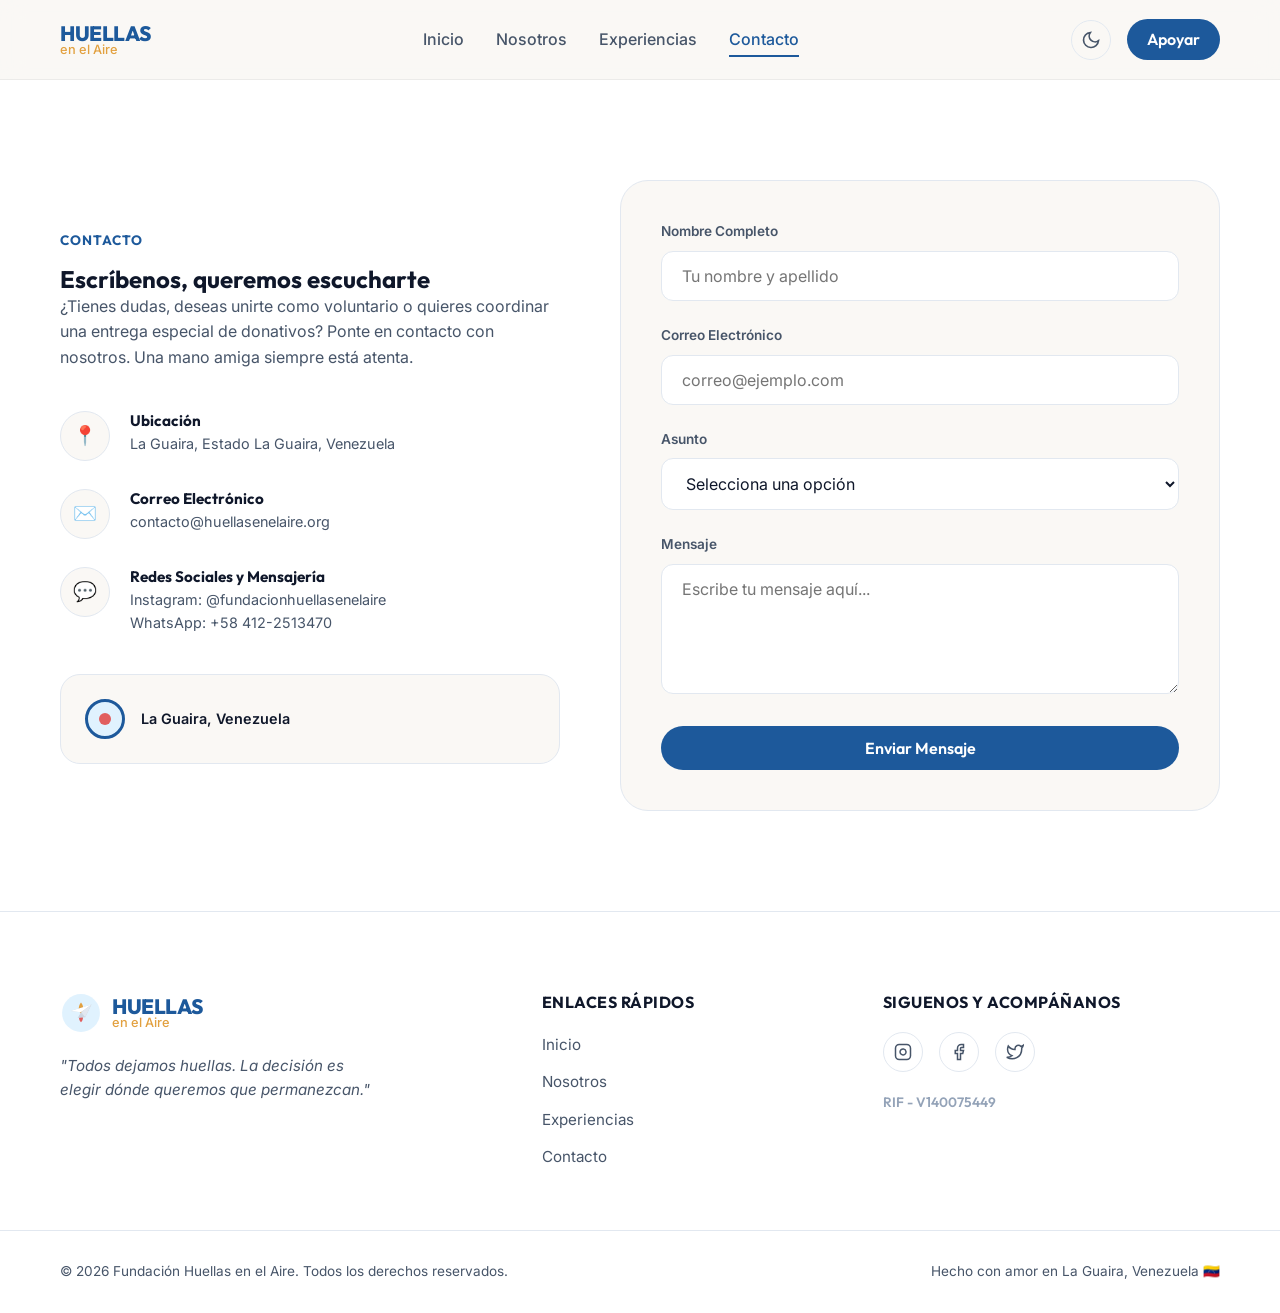
==== commit 369b7c8a: "Corregido: color-scheme en variables CSS, tamano de iconos del toggle y eliminado logo del header su" ====
--- a/contacto.html
+++ b/contacto.html
@@ -32,21 +32,9 @@
   <header class="header">
     <div class="container header-container">
       <a href="index.html" class="logo-wrapper" aria-label="Volver al Inicio">
-        <img src="logo.png" alt="Logo" class="logo-img" onerror="this.style.display='none'; this.nextElementSibling.style.display='flex';">
-        <div class="logo-svg-fallback">
-          <svg class="logo-svg-icon" viewBox="0 0 100 100" fill="none" xmlns="http://www.w3.org/2000/svg">
-            <circle cx="50" cy="50" r="45" fill="var(--color-sky-light)" />
-            <path d="M50 25 C50 25, 62 38, 50 52 C38 38, 50 25, 50 25 Z" fill="var(--color-accent-amber)" />
-            <path d="M50 52 C50 52, 60 62, 50 72 C40 62, 50 52, 50 52 Z" fill="var(--color-accent-coral)" />
-            <path d="M25 45 L75 30 L60 60 L50 48 L25 45 Z" fill="var(--color-text-primary)" opacity="0.15" />
-            <path d="M25 45 L75 30 L50 48 L25 45 Z" fill="white" />
-            <path d="M75 30 L60 60 L50 48 L75 30 Z" fill="#E2E8F0" />
-            <path d="M50 48 L42 62 L60 60 L50 48 Z" fill="#CBD5E1" />
-          </svg>
-          <div class="logo-text">
-            <span class="logo-title">HUELLAS</span>
-            <span class="logo-subtitle">en el Aire</span>
-          </div>
+        <div class="logo-text">
+          <span class="logo-title">HUELLAS</span>
+          <span class="logo-subtitle">en el Aire</span>
         </div>
       </a>
 
--- a/index.css
+++ b/index.css
@@ -44,6 +44,7 @@
   /* Márgenes y Medidas */
   --header-height: 80px;
   --container-max-width: 1200px;
+  color-scheme: light;
 }
 
 /* Variables de Modo Oscuro */
@@ -71,6 +72,7 @@
   --border-color: #1E293B;
   --input-bg: #1A2436;
   --input-focus-border: var(--color-primary);
+  color-scheme: dark;
 }
 
 /* 2. RESET Y ESTILOS BASE
@@ -376,6 +378,12 @@
   color: var(--color-text-secondary);
   border: 1px solid var(--border-color);
   transition: background-color var(--transition-fast), color var(--transition-fast);
+}
+
+.theme-toggle-btn svg {
+  width: 20px;
+  height: 20px;
+  pointer-events: none;
 }
 
 .theme-toggle-btn:hover {
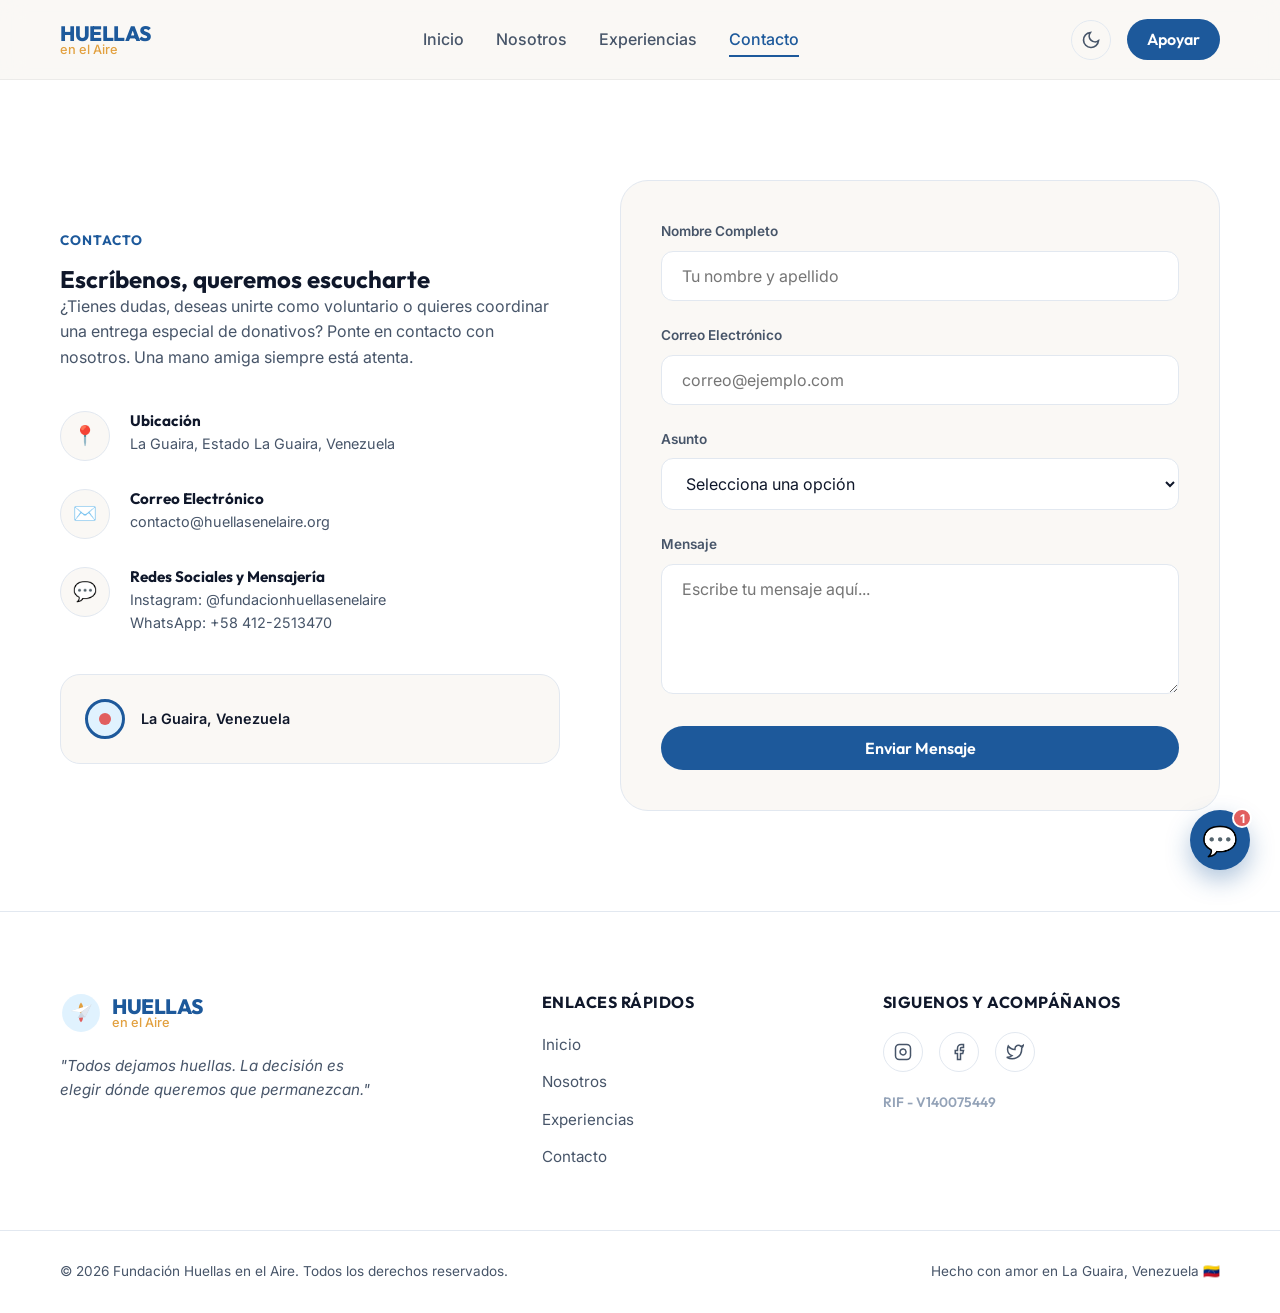
==== commit fd17bc90: "Agregado: chatbot interactivo flotante 'Huellitas' con auto-apertura a los 8 segundos" ====
--- a/contacto.html
+++ b/contacto.html
@@ -17,7 +17,10 @@
   <meta name="color-scheme" content="light dark">
   <script>
     (function() {
-      const savedTheme = localStorage.getItem("theme");
+      let savedTheme = null;
+      try {
+        savedTheme = localStorage.getItem("theme");
+      } catch (e) {}
       const systemPrefersDark = window.matchMedia("(prefers-color-scheme: dark)").matches;
       const theme = savedTheme || (systemPrefersDark ? "dark" : "light");
       document.documentElement.setAttribute("data-theme", theme);
@@ -265,5 +268,41 @@
     </div>
   </footer>
 
+  <!-- Chatbot Flotante -->
+  <div id="chatbot-widget" class="chatbot-widget collapsed">
+    <!-- Botón burbuja (cuando está cerrado) -->
+    <button id="chatbot-toggle" class="chatbot-toggle-btn" aria-label="Abrir chat de ayuda">
+      <span class="chat-icon-emoji">💬</span>
+      <span class="chat-badge">1</span>
+    </button>
+    
+    <!-- Ventana del Chat (cuando está abierto) -->
+    <div class="chatbot-window">
+      <div class="chatbot-header">
+        <div class="chatbot-title">
+          <span class="chatbot-avatar">✨</span>
+          <div>
+            <h4>Huellitas</h4>
+            <span class="chatbot-status">En línea</span>
+          </div>
+        </div>
+        <button id="chatbot-close" class="chatbot-close-btn" aria-label="Cerrar chat">&times;</button>
+      </div>
+      
+      <div class="chatbot-body" id="chatbot-messages">
+        <div class="chat-msg bot-msg">
+          <p>¡Hola! 💛💙❤️ Bienvenido a la Fundación Huellas en el Aire. ¿Cómo te gustaría apoyar a nuestra comunidad en La Guaira hoy?</p>
+        </div>
+      </div>
+      
+      <div class="chatbot-footer" id="chatbot-options">
+        <button class="chat-option-btn" data-reply="alimentos">Donar Alimentos/Medicinas 🍎</button>
+        <button class="chat-option-btn" data-reply="utiles">Donar Útiles Escolares ✏️</button>
+        <button class="chat-option-btn" data-reply="voluntario">Ser Voluntario 🙌</button>
+        <button class="chat-option-btn" data-reply="contacto">Tengo otra duda ✉️</button>
+      </div>
+    </div>
+  </div>
+
 </body>
 </html>
--- a/index.css
+++ b/index.css
@@ -705,18 +705,65 @@
   50% { transform: scale(1.05); }
 }
 
-.paper-plane-main {
-  width: 45%;
-  height: 45%;
+.heart-text-container {
   position: relative;
+  width: 320px;
+  height: 320px;
+  display: flex;
+  align-items: center;
+  justify-content: center;
   z-index: 2;
-  transform-style: preserve-3d;
-  animation: flying-plane 6s ease-in-out infinite;
-}
-
-@keyframes flying-plane {
-  0%, 100% { transform: translateY(0) rotate(0deg); }
-  50% { transform: translateY(-20px) rotate(5deg); }
+}
+
+.heart-pulse-wrapper {
+  width: 130px;
+  height: 130px;
+  position: absolute;
+  z-index: 3;
+  animation: heart-pulse 2.5s ease-in-out infinite;
+}
+
+@keyframes heart-pulse {
+  0%, 100% { transform: scale(1); }
+  50% { transform: scale(1.12); }
+}
+
+.hero-heart-svg {
+  width: 100%;
+  height: 100%;
+}
+
+.circular-text-wrapper {
+  position: absolute;
+  width: 320px;
+  height: 320px;
+  z-index: 2;
+  pointer-events: none;
+  animation: rotate-circle 25s linear infinite;
+}
+
+.circular-text-svg {
+  width: 100%;
+  height: 100%;
+}
+
+.circular-text-path {
+  font-family: var(--font-heading);
+  font-size: 10.5px;
+  font-weight: 700;
+  letter-spacing: 2px;
+  fill: var(--color-text-primary);
+  text-transform: uppercase;
+  opacity: 0.85;
+}
+
+[data-theme="dark"] .circular-text-path {
+  fill: var(--color-text-primary);
+}
+
+@keyframes rotate-circle {
+  0% { transform: rotate(0deg); }
+  100% { transform: rotate(360deg); }
 }
 
 .floating-heart, .floating-heart-yellow, .floating-heart-blue {
@@ -1740,3 +1787,233 @@
   margin-bottom: 24px;
   flex-grow: 1;
 }
+
+/* ==========================================================================
+   CHATBOT FLOTANTE
+   ========================================================================== */
+.chatbot-widget {
+  position: fixed;
+  bottom: 30px;
+  right: 30px;
+  z-index: 1000;
+  font-family: var(--font-body);
+}
+
+.chatbot-toggle-btn {
+  width: 60px;
+  height: 60px;
+  border-radius: 50%;
+  background-color: var(--color-primary);
+  color: white;
+  border: none;
+  cursor: pointer;
+  box-shadow: 0 10px 25px rgba(29, 89, 155, 0.35);
+  display: flex;
+  align-items: center;
+  justify-content: center;
+  font-size: 1.8rem;
+  transition: transform var(--transition-fast), background-color var(--transition-fast);
+  position: relative;
+}
+
+.chatbot-toggle-btn:hover {
+  transform: scale(1.08);
+  background-color: var(--color-primary-hover);
+}
+
+.chat-badge {
+  position: absolute;
+  top: -2px;
+  right: -2px;
+  background-color: var(--color-accent-coral);
+  color: white;
+  font-size: 0.75rem;
+  font-weight: 700;
+  width: 20px;
+  height: 20px;
+  border-radius: 50%;
+  display: flex;
+  align-items: center;
+  justify-content: center;
+  border: 2px solid var(--color-bg-secondary);
+}
+
+.chatbot-window {
+  width: 340px;
+  max-width: calc(100vw - 60px);
+  height: 450px;
+  background-color: var(--color-bg-secondary);
+  border-radius: 16px;
+  box-shadow: 0 15px 40px rgba(0, 0, 0, 0.15);
+  border: 1px solid var(--border-color);
+  display: flex;
+  flex-direction: column;
+  overflow: hidden;
+  position: absolute;
+  bottom: 0;
+  right: 0;
+  transform: scale(0);
+  transform-origin: bottom right;
+  transition: transform 0.3s cubic-bezier(0.34, 1.56, 0.64, 1);
+}
+
+/* Estado Abierto vs Cerrado */
+.chatbot-widget.collapsed .chatbot-window {
+  transform: scale(0);
+  pointer-events: none;
+}
+
+.chatbot-widget:not(.collapsed) .chatbot-window {
+  transform: scale(1);
+  pointer-events: auto;
+}
+
+.chatbot-widget:not(.collapsed) .chatbot-toggle-btn {
+  transform: scale(0);
+  pointer-events: none;
+}
+
+/* Header del Chat */
+.chatbot-header {
+  background-color: var(--color-primary);
+  color: white;
+  padding: 15px;
+  display: flex;
+  align-items: center;
+  justify-content: space-between;
+}
+
+.chatbot-title {
+  display: flex;
+  align-items: center;
+  gap: 10px;
+}
+
+.chatbot-avatar {
+  font-size: 1.5rem;
+  background-color: rgba(255, 255, 255, 0.2);
+  width: 38px;
+  height: 38px;
+  border-radius: 50%;
+  display: flex;
+  align-items: center;
+  justify-content: center;
+}
+
+.chatbot-title h4 {
+  margin: 0;
+  font-size: 0.95rem;
+  font-weight: 600;
+}
+
+.chatbot-status {
+  font-size: 0.75rem;
+  opacity: 0.85;
+  display: flex;
+  align-items: center;
+  gap: 4px;
+}
+
+.chatbot-status::before {
+  content: "";
+  display: inline-block;
+  width: 6px;
+  height: 6px;
+  background-color: var(--color-accent-green);
+  border-radius: 50%;
+}
+
+.chatbot-close-btn {
+  background: none;
+  border: none;
+  color: white;
+  font-size: 1.5rem;
+  cursor: pointer;
+  opacity: 0.8;
+  transition: opacity var(--transition-fast);
+}
+
+.chatbot-close-btn:hover {
+  opacity: 1;
+}
+
+/* Cuerpo del Chat */
+.chatbot-body {
+  flex: 1;
+  padding: 15px;
+  overflow-y: auto;
+  display: flex;
+  flex-direction: column;
+  gap: 12px;
+  background-color: var(--color-bg-primary);
+}
+
+.chat-msg {
+  max-width: 85%;
+  padding: 10px 14px;
+  border-radius: 12px;
+  font-size: 0.88rem;
+  line-height: 1.4;
+}
+
+.bot-msg {
+  background-color: var(--color-bg-secondary);
+  color: var(--color-text-primary);
+  align-self: flex-start;
+  border-bottom-left-radius: 2px;
+  box-shadow: 0 2px 5px rgba(0, 0, 0, 0.03);
+  border: 1px solid var(--border-color);
+}
+
+.bot-msg a {
+  color: var(--color-primary);
+  text-decoration: underline;
+  font-weight: 500;
+}
+
+.user-msg {
+  background-color: var(--color-primary);
+  color: white;
+  align-self: flex-end;
+  border-bottom-right-radius: 2px;
+}
+
+/* Footer con Opciones */
+.chatbot-footer {
+  padding: 12px;
+  background-color: var(--color-bg-secondary);
+  border-top: 1px solid var(--border-color);
+  display: flex;
+  flex-direction: column;
+  gap: 8px;
+}
+
+.chat-option-btn {
+  width: 100%;
+  background-color: var(--color-bg-primary);
+  color: var(--color-text-secondary);
+  border: 1px solid var(--border-color);
+  padding: 8px 12px;
+  border-radius: 20px;
+  font-size: 0.82rem;
+  text-align: left;
+  cursor: pointer;
+  transition: background-color var(--transition-fast), color var(--transition-fast), border-color var(--transition-fast);
+}
+
+.chat-option-btn:hover {
+  background-color: var(--color-sky-light);
+  color: var(--color-primary);
+  border-color: var(--color-primary);
+}
+
+@media (max-width: 576px) {
+  .chatbot-widget {
+    bottom: 15px;
+    right: 15px;
+  }
+  .chatbot-window {
+    width: 300px;
+    height: 400px;
+  }
+}
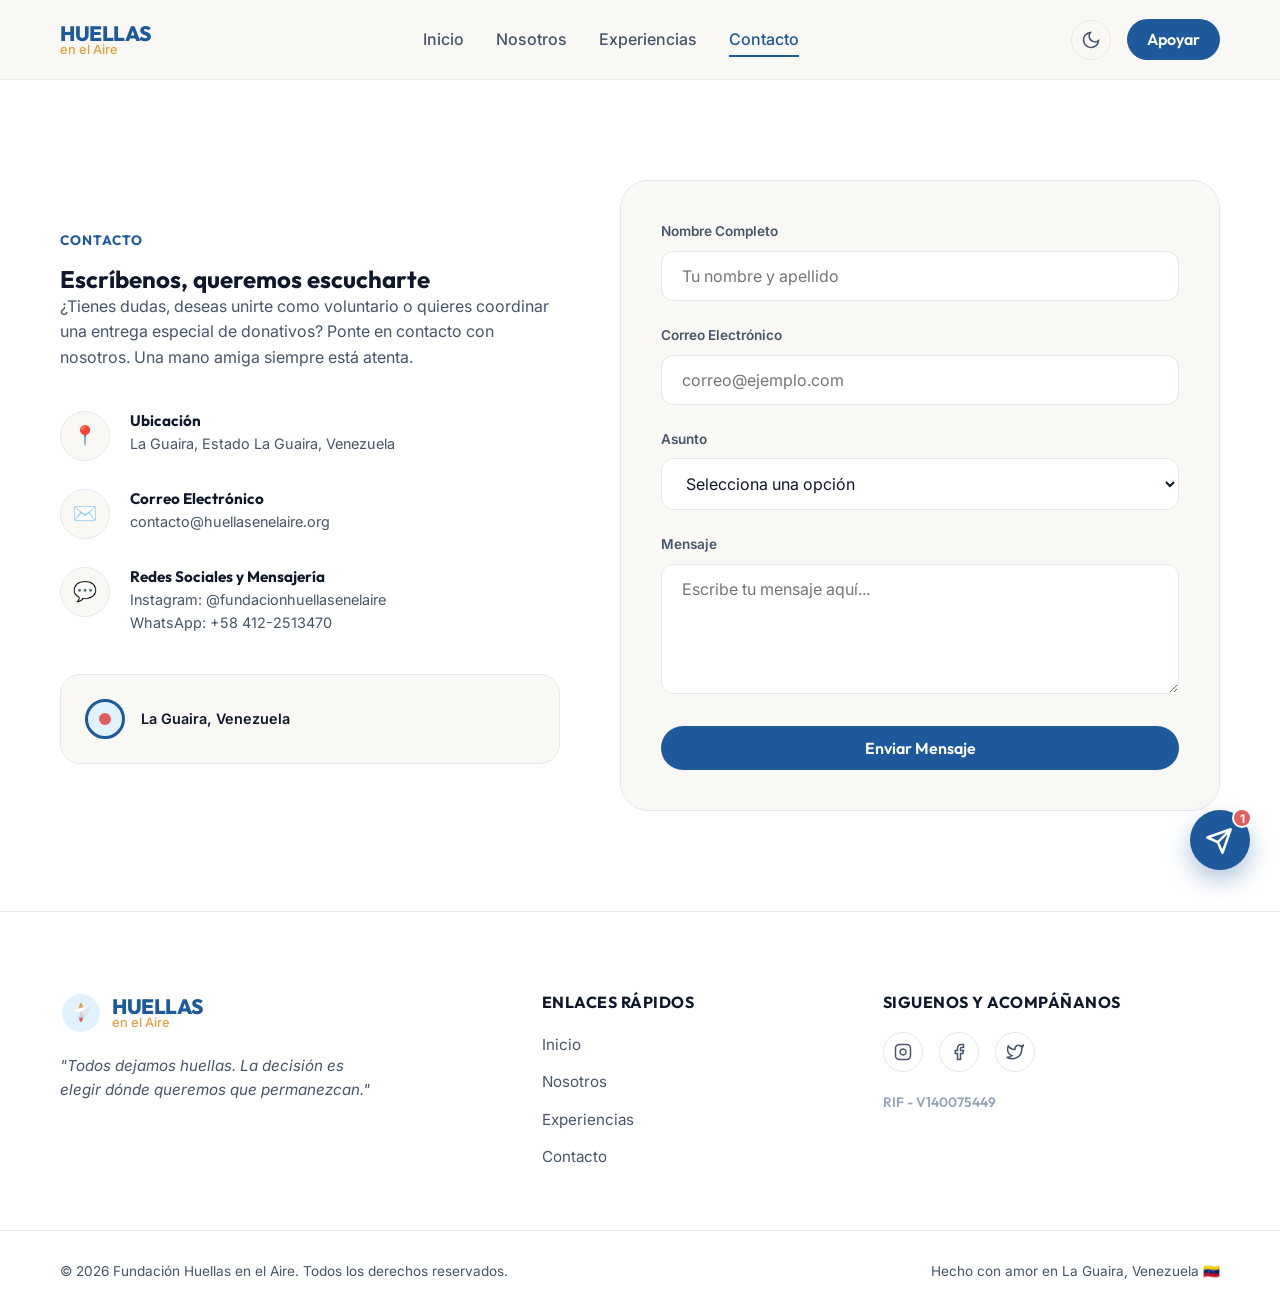
==== commit 0712959d: "Actualizado: boton del chatbot cambiado por un avioncito SVG y corregida la bienvenida para referir " ====
--- a/contacto.html
+++ b/contacto.html
@@ -272,7 +272,9 @@
   <div id="chatbot-widget" class="chatbot-widget collapsed">
     <!-- Botón burbuja (cuando está cerrado) -->
     <button id="chatbot-toggle" class="chatbot-toggle-btn" aria-label="Abrir chat de ayuda">
-      <span class="chat-icon-emoji">💬</span>
+      <svg class="chat-toggle-svg" viewBox="0 0 24 24" fill="none" stroke="currentColor" stroke-width="2">
+        <path d="M22 2L11 13M22 2l-7 20-4-9-9-4 20-7z" />
+      </svg>
       <span class="chat-badge">1</span>
     </button>
     
@@ -291,7 +293,7 @@
       
       <div class="chatbot-body" id="chatbot-messages">
         <div class="chat-msg bot-msg">
-          <p>¡Hola! 💛💙❤️ Bienvenido a la Fundación Huellas en el Aire. ¿Cómo te gustaría apoyar a nuestra comunidad en La Guaira hoy?</p>
+          <p>¡Hola! 💛💙❤️ Bienvenido a la Fundación Huellas en el Aire. ¿Cómo te gustaría apoyar a nuestra comunidad hoy?</p>
         </div>
       </div>
       
--- a/index.css
+++ b/index.css
@@ -1821,6 +1821,23 @@
   background-color: var(--color-primary-hover);
 }
 
+.chat-toggle-svg {
+  width: 28px;
+  height: 28px;
+  stroke: white;
+  stroke-width: 2.2;
+  stroke-linecap: round;
+  stroke-linejoin: round;
+  fill: none;
+  transition: transform var(--transition-fast);
+  margin-top: 2px;
+  margin-right: 2px;
+}
+
+.chatbot-toggle-btn:hover .chat-toggle-svg {
+  transform: rotate(-15deg) scale(1.08);
+}
+
 .chat-badge {
   position: absolute;
   top: -2px;
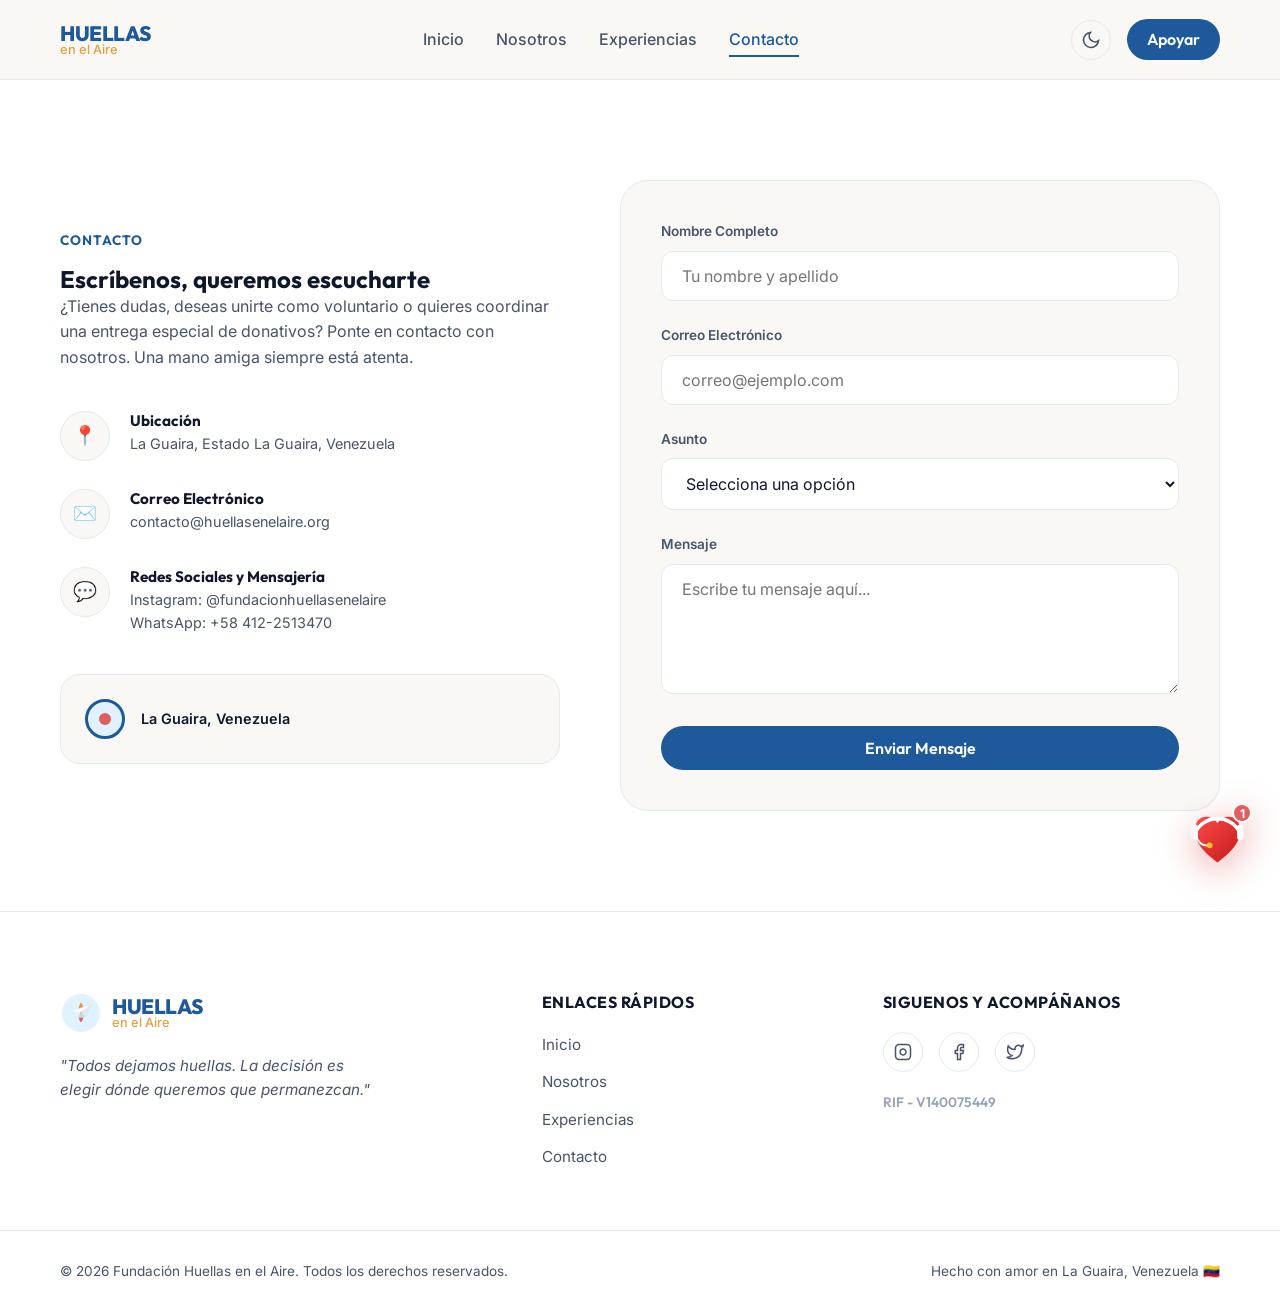
==== commit 23c1b28f: "Actualizado: boton flotante del chatbot cambiado por un corazon rojo palpitando con auriculares de s" ====
--- a/contacto.html
+++ b/contacto.html
@@ -272,8 +272,25 @@
   <div id="chatbot-widget" class="chatbot-widget collapsed">
     <!-- Botón burbuja (cuando está cerrado) -->
     <button id="chatbot-toggle" class="chatbot-toggle-btn" aria-label="Abrir chat de ayuda">
-      <svg class="chat-toggle-svg" viewBox="0 0 24 24" fill="none" stroke="currentColor" stroke-width="2">
-        <path d="M22 2L11 13M22 2l-7 20-4-9-9-4 20-7z" />
+      <svg class="chat-toggle-svg" viewBox="0 0 100 100" xmlns="http://www.w3.org/2000/svg">
+        <defs>
+          <linearGradient id="chatHeartGrad" x1="0%" y1="0%" x2="100%" y2="100%">
+            <stop offset="0%" stop-color="#FF4B4B" />
+            <stop offset="100%" stop-color="#C21A1A" />
+          </linearGradient>
+        </defs>
+        <!-- Corazón Rojo -->
+        <path d="M 50,28 C 40,13 15,13 15,41 C 15,65 50,88 50,88 C 50,88 85,65 85,41 C 85,13 60,13 50,28 Z" fill="url(#chatHeartGrad)" />
+        <!-- Diademas/Auriculares -->
+        <path d="M 16,42 A 38,38 0 0,1 84,42" stroke="#FFFFFF" stroke-width="5.5" fill="none" stroke-linecap="round" />
+        <!-- Almohadilla izquierda -->
+        <rect x="10" y="30" width="10" height="24" rx="5" fill="#FFFFFF" />
+        <!-- Almohadilla derecha -->
+        <rect x="80" y="30" width="10" height="24" rx="5" fill="#FFFFFF" />
+        <!-- Brazo del Micrófono -->
+        <path d="M 16,45 Q 22,65 38,62" stroke="#FFFFFF" stroke-width="3" fill="none" stroke-linecap="round" />
+        <!-- Punta del Micrófono -->
+        <circle cx="38" cy="62" r="4.5" fill="#FBBF24" />
       </svg>
       <span class="chat-badge">1</span>
     </button>
--- a/index.css
+++ b/index.css
@@ -1800,42 +1800,34 @@
 }
 
 .chatbot-toggle-btn {
-  width: 60px;
-  height: 60px;
-  border-radius: 50%;
-  background-color: var(--color-primary);
-  color: white;
+  width: 65px;
+  height: 65px;
+  background: transparent;
   border: none;
   cursor: pointer;
-  box-shadow: 0 10px 25px rgba(29, 89, 155, 0.35);
   display: flex;
   align-items: center;
   justify-content: center;
-  font-size: 1.8rem;
-  transition: transform var(--transition-fast), background-color var(--transition-fast);
+  transition: transform var(--transition-fast);
   position: relative;
+  animation: chatbot-heart-beat 2.2s ease-in-out infinite;
+  filter: drop-shadow(0 10px 18px rgba(225, 75, 75, 0.45));
+}
+
+@keyframes chatbot-heart-beat {
+  0%, 100% { transform: scale(1); }
+  50% { transform: scale(1.08); }
 }
 
 .chatbot-toggle-btn:hover {
-  transform: scale(1.08);
-  background-color: var(--color-primary-hover);
+  transform: scale(1.15);
+  animation-play-state: paused;
 }
 
 .chat-toggle-svg {
-  width: 28px;
-  height: 28px;
-  stroke: white;
-  stroke-width: 2.2;
-  stroke-linecap: round;
-  stroke-linejoin: round;
-  fill: none;
+  width: 100%;
+  height: 100%;
   transition: transform var(--transition-fast);
-  margin-top: 2px;
-  margin-right: 2px;
-}
-
-.chatbot-toggle-btn:hover .chat-toggle-svg {
-  transform: rotate(-15deg) scale(1.08);
 }
 
 .chat-badge {
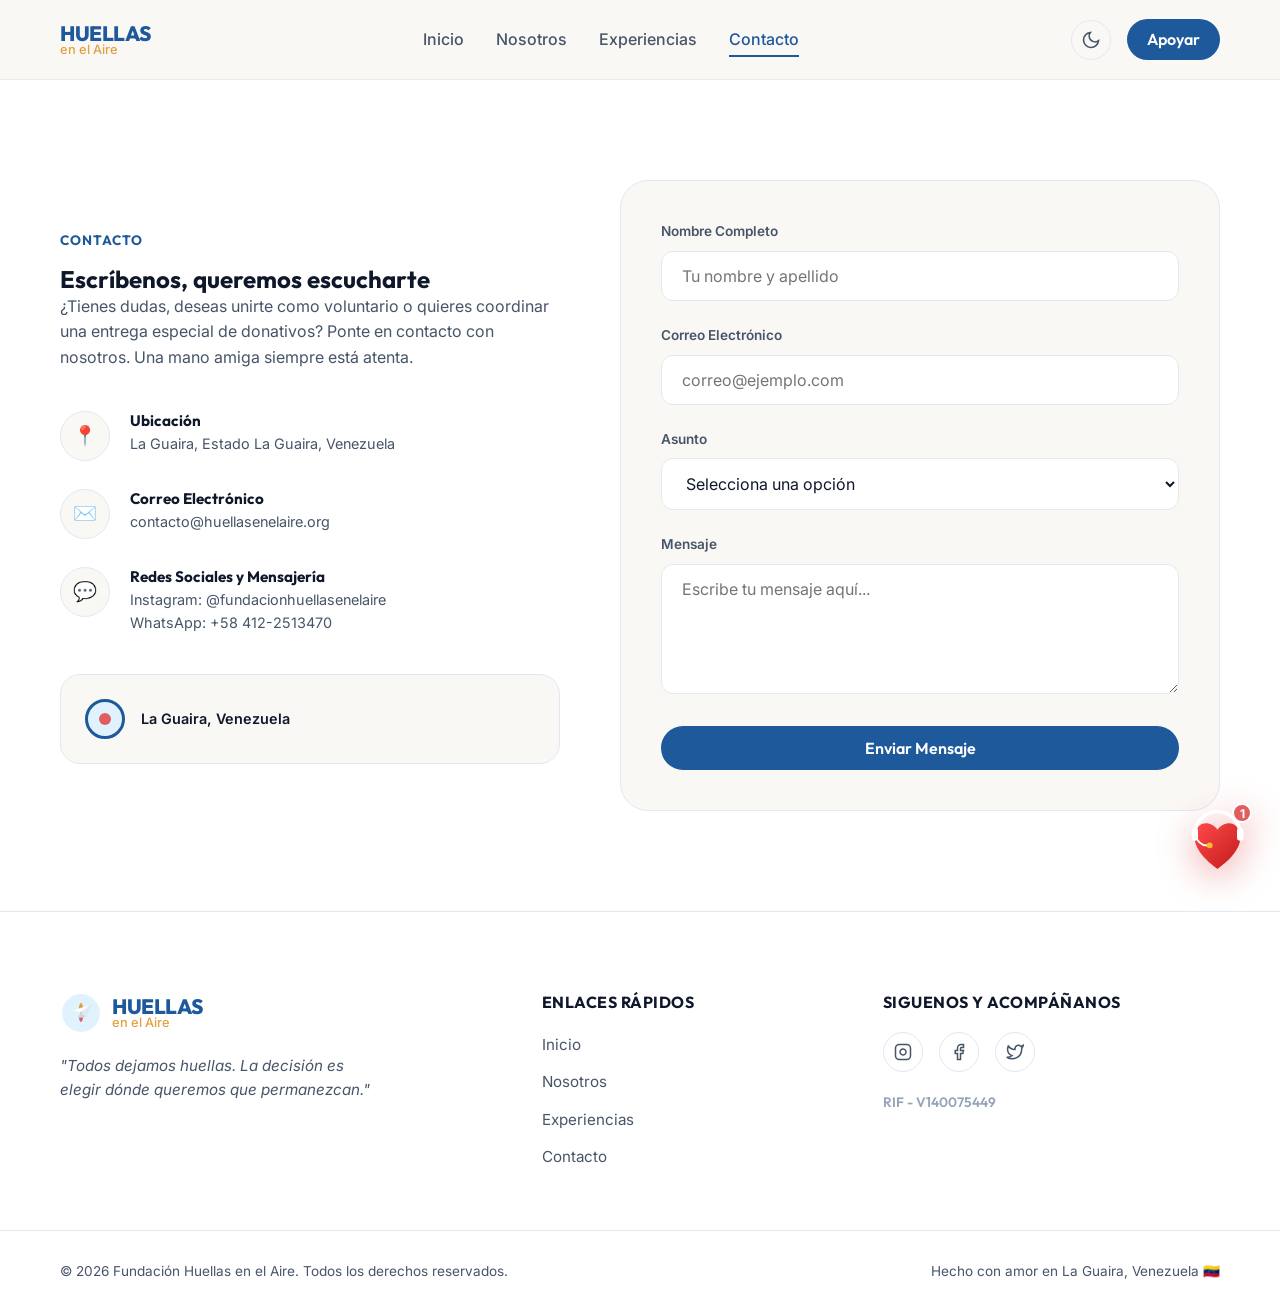
==== commit 88e8b95a: "Actualizado: desplazadas las diademas arriba para sentarlas sobre los lobulos y evitar tapar el cora" ====
--- a/contacto.html
+++ b/contacto.html
@@ -279,16 +279,16 @@
             <stop offset="100%" stop-color="#C21A1A" />
           </linearGradient>
         </defs>
-        <!-- Corazón Rojo -->
-        <path d="M 50,28 C 40,13 15,13 15,41 C 15,65 50,88 50,88 C 50,88 85,65 85,41 C 85,13 60,13 50,28 Z" fill="url(#chatHeartGrad)" />
-        <!-- Diademas/Auriculares -->
-        <path d="M 16,42 A 38,38 0 0,1 84,42" stroke="#FFFFFF" stroke-width="5.5" fill="none" stroke-linecap="round" />
+        <!-- Corazón Rojo (Desplazado hacia abajo para dar espacio a las diademas) -->
+        <path d="M 50,38 C 40,23 15,23 15,51 C 15,75 50,98 50,98 C 50,98 85,75 85,51 C 85,23 60,23 50,38 Z" fill="url(#chatHeartGrad)" />
+        <!-- Diademas/Auriculares encima del corazón -->
+        <path d="M 15,45 A 35,35 0 0,1 85,45" stroke="#FFFFFF" stroke-width="5.5" fill="none" stroke-linecap="round" />
         <!-- Almohadilla izquierda -->
-        <rect x="10" y="30" width="10" height="24" rx="5" fill="#FFFFFF" />
+        <rect x="10" y="35" width="10" height="20" rx="5" fill="#FFFFFF" />
         <!-- Almohadilla derecha -->
-        <rect x="80" y="30" width="10" height="24" rx="5" fill="#FFFFFF" />
+        <rect x="80" y="35" width="10" height="20" rx="5" fill="#FFFFFF" />
         <!-- Brazo del Micrófono -->
-        <path d="M 16,45 Q 22,65 38,62" stroke="#FFFFFF" stroke-width="3" fill="none" stroke-linecap="round" />
+        <path d="M 15,45 Q 22,65 38,62" stroke="#FFFFFF" stroke-width="3" fill="none" stroke-linecap="round" />
         <!-- Punta del Micrófono -->
         <circle cx="38" cy="62" r="4.5" fill="#FBBF24" />
       </svg>
